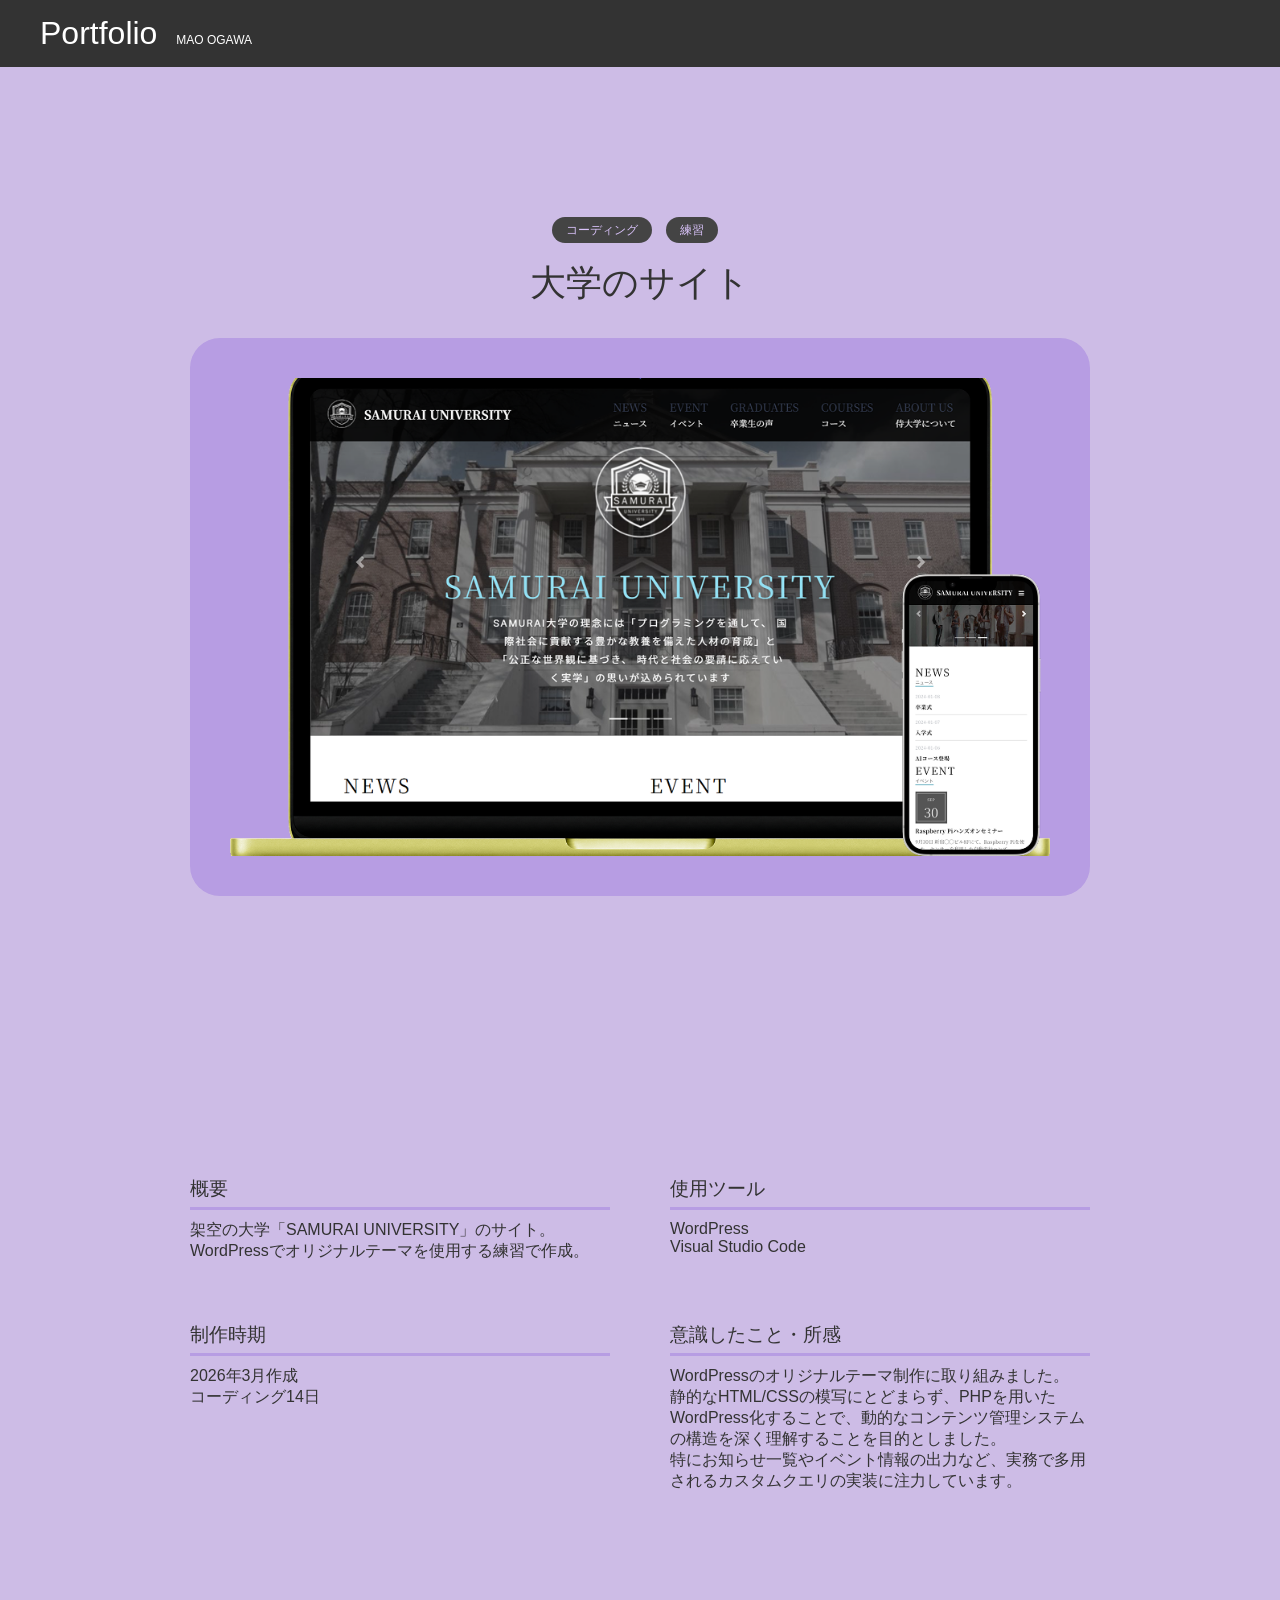
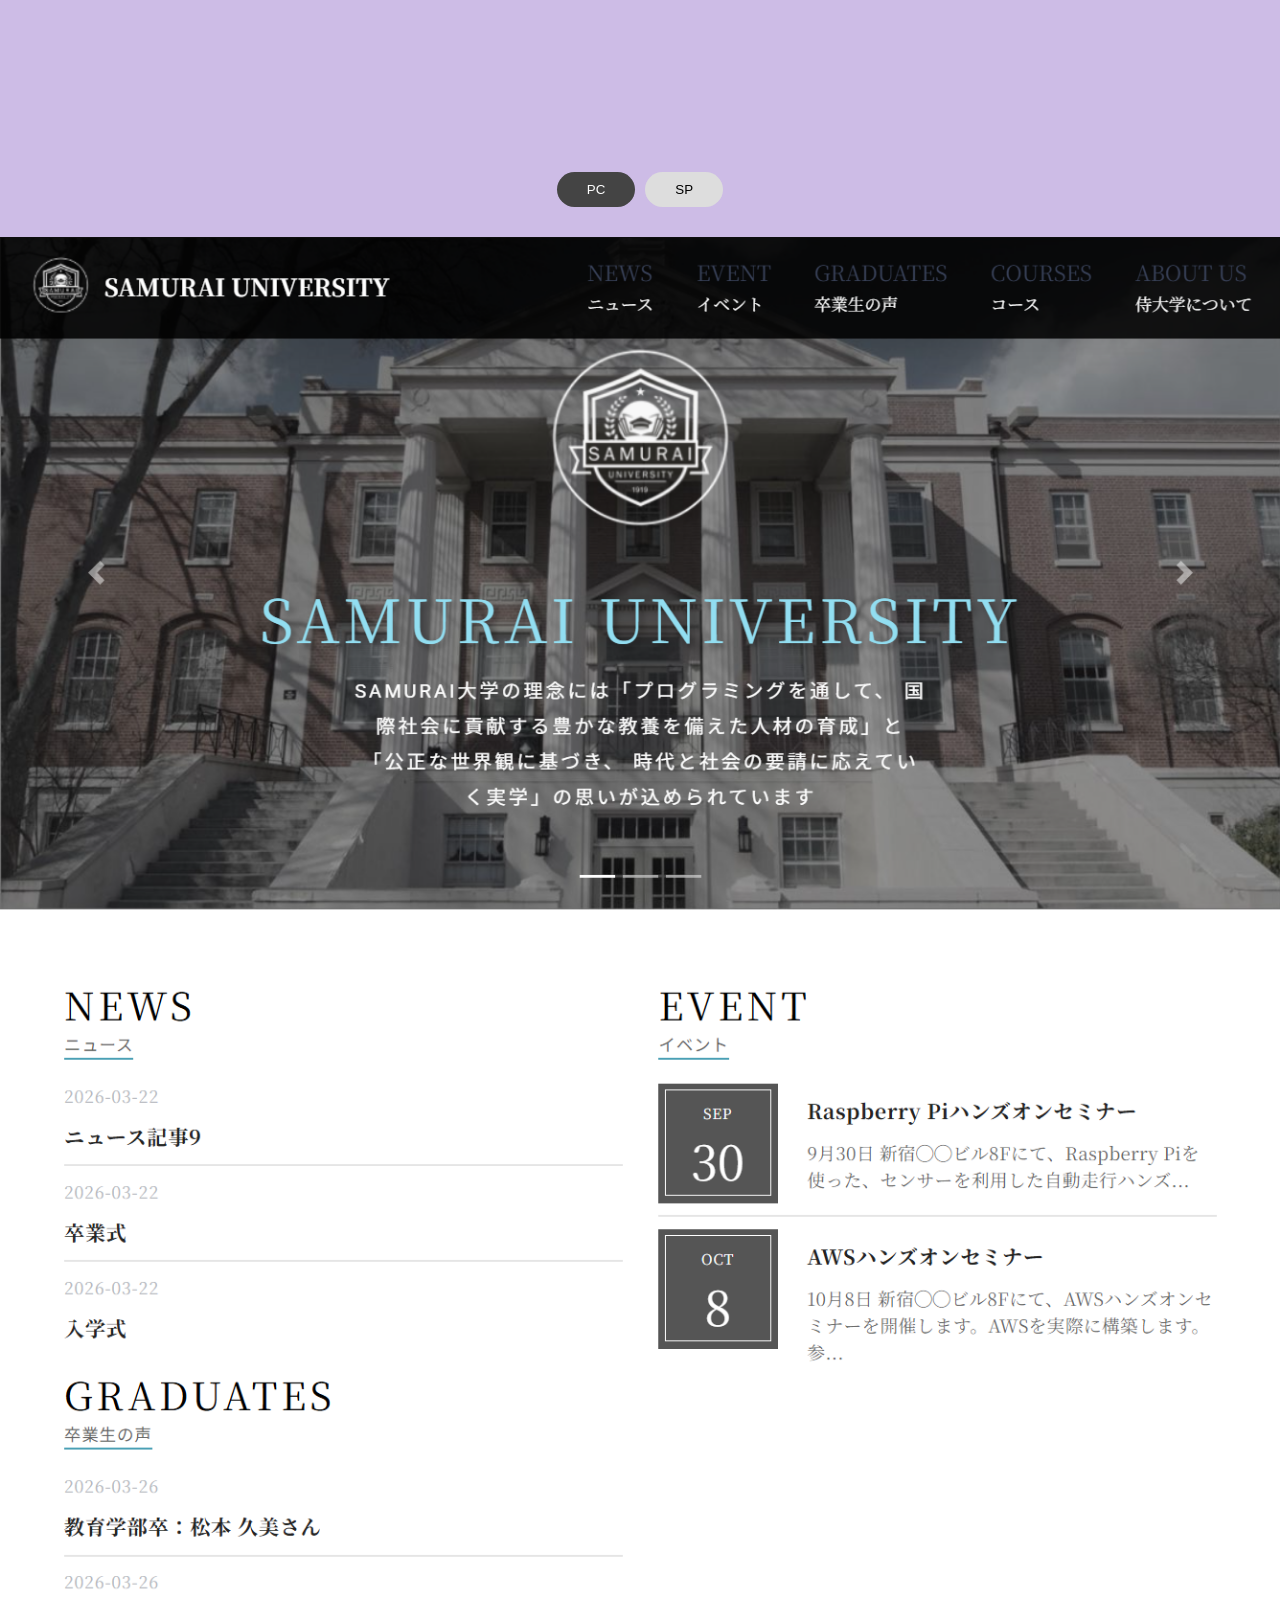
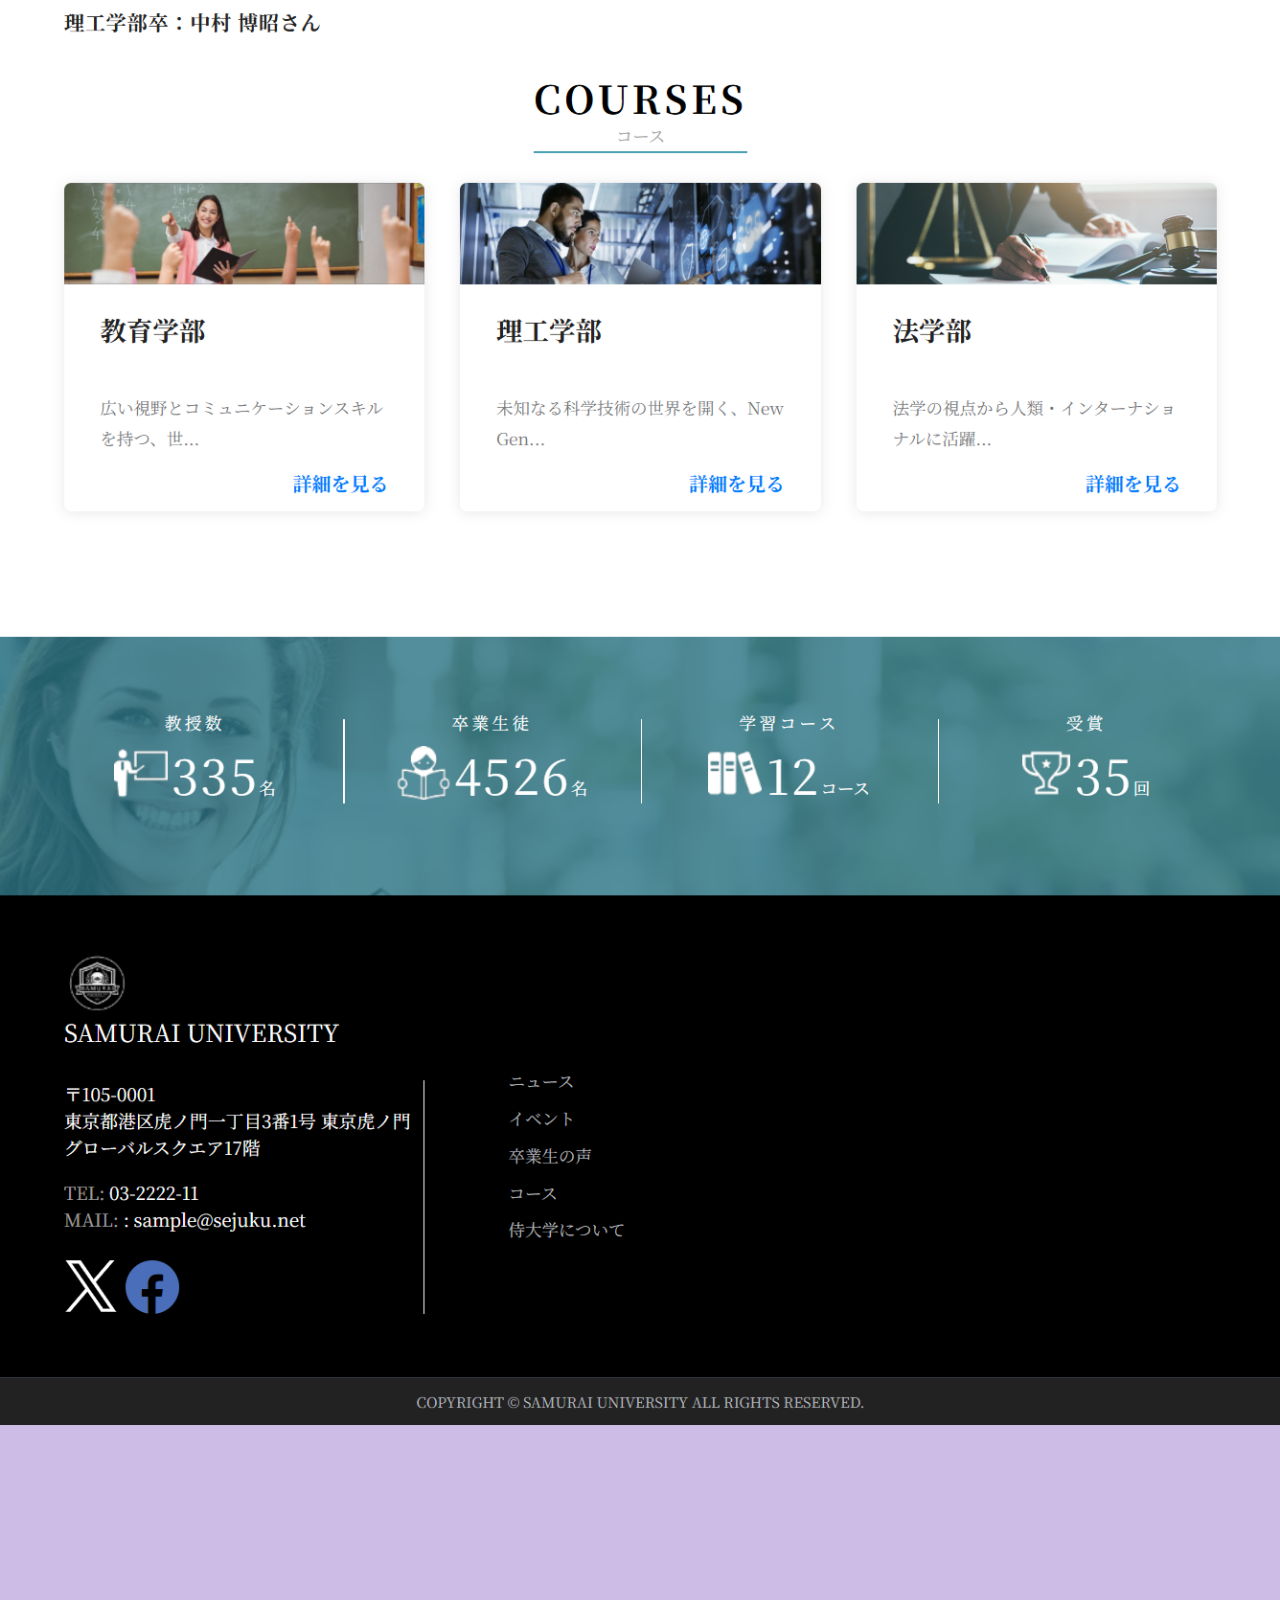
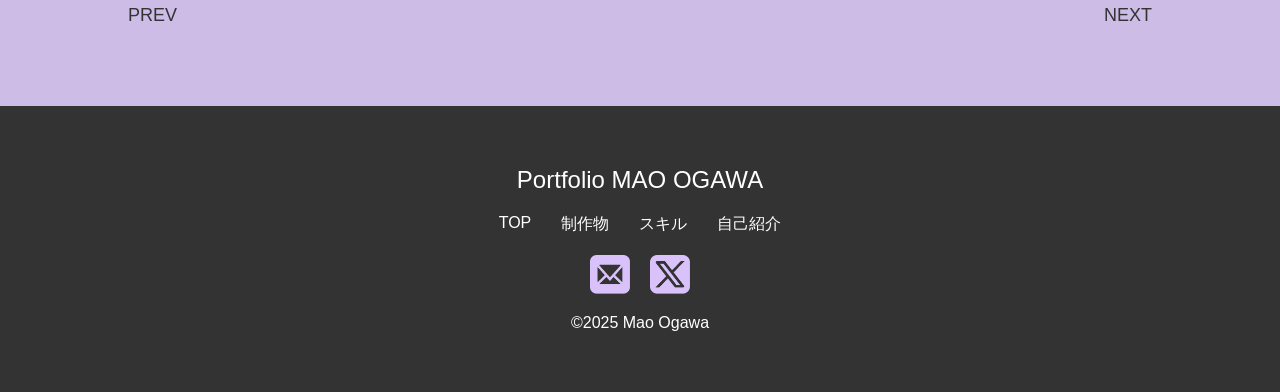
==== work1.html @ 5db81b00 "Add files via upload" ====
<!DOCTYPE html>
<html lang="ja">

<head>

  <meta charset="UTF-8">
  <meta name="viewport" content="width=device-width, initial-scale=1.0">

  <title>大学のサイト | Portfolio</title>

  <link rel="stylesheet" href="style.css">

</head>


<body>

  <header class="header">

    <div class="header-inner">

      <h1 class="logo">
        <a href="index.html">Portfolio <span>MAO OGAWA</span></a>
      </h1>

      <nav class="nav">

        <ul>

          <li><a href="index.html#top">TOP</a></li>
          <li><a href="index.html#works">制作物</a></li>
          <li><a href="index.html#skill">スキル</a></li>
          <li><a href="index.html#about">自己紹介</a></li>

        </ul>

      </nav>

    </div>

  </header>


  <main class="work-detail">


    <section class="work-mv fade">

      <div class="container">

        <div class="tag">

          <span>コーディング</span>
          <span>練習</span>

        </div>

        <h2>
          大学のサイト
        </h2>

        <p class="url">
        
        </p>


        <div class="mockup">

          <img src="img/work1-mock.png" alt="">

        </div>

      </div>

    </section>


    <section class="work-info fade">

      <div class="info-grid">

        <div>

          <h3>概要</h3>

          <p>
            架空の大学「SAMURAI UNIVERSITY」のサイト。
            WordPressでオリジナルテーマを使用する練習で作成。
          </p>

        </div>


        <div>

          <h3>使用ツール</h3>

          <p>WordPress</p>
          <p>Visual Studio Code</p>
          

        </div>


        <div>

          <h3>制作時期</h3>

          <p>2026年3月作成</p>
          <p>コーディング14日</p>
          

        </div>


        <div>

          <h3>意識したこと・所感</h3>

          <p>WordPressのオリジナルテーマ制作に取り組みました。</p>
          <p>静的なHTML/CSSの模写にとどまらず、PHPを用いたWordPress化することで、動的なコンテンツ管理システムの構造を深く理解することを目的としました。</p>
          <p>特にお知らせ一覧やイベント情報の出力など、実務で多用されるカスタムクエリの実装に注力しています。</p>
          
        </div>

      </div>

    </section>



    <section class="work-preview fade">


      <div class="preview-switch">

        <button class="active" data-tab="pc">PC</button>
        <button data-tab="sp">SP</button>

      </div>


      <div class="preview pc active">

        <img src="img/work1-pc.png" alt="">

      </div>


      <div class="preview sp">

        <img src="img/work1-sp.png" alt="">

      </div>

    </section>



    <section class="work-nav">

      <a href="index.html" class="prev">

        <span>PREV</span>

      </a>


      <a href="work2.html" class="next">

        <span>NEXT</span>

      </a>

    </section>


  </main>



 <footer class="footer">

<h2>Portfolio <span>MAO OGAWA</span></h2>

<div class="footer-nav">
<a href="index.html">TOP</a>
<a href="#works">制作物</a>
<a href="#skill">スキル</a>
<a href="#about">自己紹介</a>
</div>

<div class="sns">

<a href="mailto:mao.stream1990@gmail.com"><img src="/img/mail.png"></a>
<a href="https://x.com/@Nemuriao02" target="_blank" rel="noopener noreferrer"><img src="/img/x.png"></a>

</div>

<p class="copy">©2025 Mao Ogawa</p>

</footer>


<script src="script.js"></script>

</body>
</html>
---- style.css ----
*{
margin:0;
padding:0;
box-sizing:border-box;
font-family: "Noto Sans JP", sans-serif;
font-weight: 500;
}

body {
  background-color: #e6dcf4;
  color: #333;
  position: relative;
  /* body自体に高さがないと背景が消えることがあるため追加 */
  min-height: 100vh; 
}

.works, .skill, .about {
  background-color: transparent !important;
}

img{
width:100%;
display:block;
}

a{
text-decoration:none;
color:inherit;
}

#contents-wrapper {
  background-image: linear-gradient(
      rgba(217, 204, 249, 0.8), 
      rgba(217, 204, 249, 0.8)
    ),
    url("img/flower.png");

  background-repeat: repeat;
  background-size: 600px; /* ここの数字で花の大きさを調節できます */
  width: 100%;
}

/* header */

.header{
background:#333;
color:white;
position:fixed;
width:100%;
z-index:100;
}

.header-inner{
display:flex;
justify-content:space-between;
align-items:center;
padding:15px 40px;
}

.logo span{
font-size:12px;
margin-left:10px;
}

.nav {
  margin-left: auto;
}

.nav ul{
display:flex;
gap:30px;
list-style:none;
}


/* MV */

.mv {
    width: 100%;
    height: 100vh; /* 画面いっぱいの高さ */
    position: relative;
    overflow: hidden;
    margin: 0;
    padding: 0;
}

/* 画像の入れ物を画面いっぱいに固定 */
.mv-img,
.mv-img picture {
    width: 100%;
    height: 100%;
    display: block;
}

/* 画像自体の設定：これでPCもSPも中央に大きく表示されます */
.mv-img img {
    width: 100%;
    height: 100%;
    object-fit: cover;     /* 比率を保って隙間なく埋める */
    object-position: center; /* ど真ん中を基準にする */
    display: block;
}

/* section */

section{
padding:100px 0;
text-align: center;
}

.section-title{
text-align:center;
font-size:32px;
margin-bottom:50px;
border-bottom: 3px solid #b79de3; /* 線の太さ、種類、色（モックアップの背景色に合わせました） */
    padding-bottom: 5px;             /* 文字と線の間の余白 */
    margin-bottom: 15px;             /* 線と下の文章との間の余白 */
    display: inline-block;
}

/* works */

.works-grid{
width:90%;
margin:auto;
display:grid;
grid-template-columns:repeat(3,1fr);
gap:30px;
}

.work-card {
  background: linear-gradient(to bottom, #D1B1FF, #A28DBF);
  border: none; 
  border-radius: 25px; 
  padding: 20px;
  text-align: center;
  transition: .3s;
}

.work-card:hover{
transform:translateY(-10px);
box-shadow:0 10px 25px rgba(0,0,0,0.15);
}

.work-categories{
 display: flex;
 justify-content: center;
 gap: 10px;
 margin-bottom: 10px;
}

.work-categories span {
  background-color: #333333;
  color: #D9C2F9;
  font-size: 12px;
  padding: 4px 12px;
  border-radius: 20px;
  font-weight: bold;
}

/* 制作物カード内の画像の設定 */
.work-card img {
  width: 100%;          
  height: 200px;        
  object-fit: contain;   
  background-color: transparent; 
  margin-bottom: 15px;  
}

/* カード全体：背景を薄紫にして角を丸める */
.work-card {
    background-color: #D9C2F9; /* 今使っている背景色 */
    border-radius: 20px;
    overflow: hidden; /* これがないと下の白ボックスが角からはみ出します */
    display: flex;
    flex-direction: column;
}

/* 画像の設定：余白を作って紫部分を見せる */
.work-card img {
    width: 100%;
    height: 200px;
    object-fit: contain;
    padding: 20px 20px 10px; /* 上・左右・下に余白 */
    margin-bottom: 0;
}

/* 【重要】新しく作った白いボックスの設定 */
.work-body {
    background-color: #F5F5F7; /* 白っぽい色 */
    padding: 20px;
    text-align: center;
    flex-grow: 1; /* カードの高さを揃える */
    display: flex;
    flex-direction: column;
    align-items: center;
}

/* 詳細ボタンの微調整（背景が白になるので枠線や色を調整） */
.detail-btn {
    display: inline-block;
    margin-top: 15px;
    padding: 5px 30px;
    border: 1px solid #ccc; /* 枠線を少しグレーに */
    color: #333;
    text-decoration: none;
    font-size: 14px;
}

/* （おまけ）マウスを乗せた時の動き */
.detail-btn:hover {
  background-color: white; 
  color: #A28DBF;          
}

/* works1以降 */

.work-detail{

background:#cdbce6;
padding-top:120px;

}

.container{

width:900px;
margin:auto;

}


.tag span{

background:#444;
color:#D9C2F9;
padding:6px 14px;
border-radius:20px;
margin-right:10px;
font-size:12px;

}


.work-mv h2{

font-size:36px;
margin-top:20px;

}

/* 制作詳細の見出しに下線を引く */
.work-detail h3 {
    border-bottom: 3px solid #b79de3; /* 線の太さ、種類、色（モックアップの背景色に合わせました） */
    padding-bottom: 5px;             /* 文字と線の間の余白 */
    margin-bottom: 15px;             /* 線と下の文章との間の余白 */
    
    
}

/* 見出し（h3）と本文（p）をまとめて左寄せにする */
.work-detail h3,
.work-detail p {
  text-align: left;
  margin-left: auto;
  margin-right: auto;
  max-width: 600px; /* ★ここを調整して、コンテンツ全体の幅を決めます */
}

/* 見出しと本文の間に少し隙間を作る */
.work-detail h3 {
  margin-bottom: 10px;
}
.url{

margin-bottom:30px;
color:#555;

}


.mockup{

background:#b79de3;
padding:40px;
border-radius:30px;
margin-top:30px;

}


.mockup img{

width:100%;

}



/* info */

.work-info{

margin-top:80px;

}

.info-grid{

display:grid;
grid-template-columns:repeat(2,1fr);
gap:60px;
width:900px;
margin:auto;

}

.info-grid h3{

margin-bottom:10px;

}



/* preview */

.work-preview{

margin-top:80px;
text-align:center;

}

.preview-switch{

margin-bottom:30px;

}

.preview-switch button{

padding:10px 30px;
border:none;
background:#ddd;
cursor:pointer;
border-radius:20px;

}

.preview-switch button.active{

background:#444;
color:white;

}

.preview{

display:none;

}

.preview.active{

display:block;
animation:fade .5s;

}

.preview img{

width:100%;
max-width:900px;

}



/* nav */

.work-nav{

display:flex;
justify-content:space-between;
padding:80px 10%;

}

.work-nav a{

display:flex;
align-items:center;
gap:10px;
font-size:18px;
transition:.3s;

}

.work-nav a:hover{

transform:translateX(5px);

}



/* animation */

.fade{

opacity:0;
transform:translateY(40px);
transition:1s;

}

.fade.show{

opacity:1;
transform:none;

}



@media(max-width:768px){

.container{

width:90%;

}

.info-grid{

grid-template-columns:1fr;
width:90%;

}

.work-nav{

padding:80px 30px;

}

}

/* skill */

.skill-grid{
width:80%;
margin:auto;
display:grid;
grid-template-columns:repeat(2,1fr);
gap:30px;
}

.skill-card{
background:white;
padding:25px;
border-radius:15px;
}

/* about */

.about-inner {
    display: flex;
    flex-direction: column; /* 横並びから縦並びに変更 */
    align-items: center;    /* 子要素（画像とテキスト）を中央に揃える */
    gap: 40px;
    width: 100%;            /* 幅いっぱいに広げて中央配置しやすくする */
    max-width: 800px;       /* 広がりすぎないよう制限 */
    margin: 0 auto;         /* 画面中央に配置 */
}

.about-inner img {
    width: 250px;
    border-radius: 20px;
}

.about-text {
    background-color: rgba(255, 255, 255, 0.7);
    padding: 30px;
    border-radius: 20px;
    text-align: center;       
}

.about-text h3 {
    margin-bottom: 15px;
    font-size: 1.5rem;
}

.about-text h3 span {
    font-size: 0.6em;       
    font-weight: normal;    
    margin-left: 10px;              
}

/* footer */

.footer{
background:#333;
color:white;
text-align:center;
padding:60px 20px;
}

.footer-nav{
margin:20px 0;
display:flex;
justify-content:center;
gap:30px;
}

.sns{
margin:20px 0;
display:flex;
justify-content:center;
gap:20px;
}

.sns img{
width:40px;
}

/* fadein */

.fadein{
opacity:0;
transform:translateY(30px);
transition:1s;
}

.fadein.show{
opacity:1;
transform:none;
}


/* SP */
@media screen and (max-width: 768px) {
    .mv {
        height: 100vh; /* スマホでもしっかり高さを出す */
    }
}

.mv-inner{
flex-direction:column;
align-items:center;
text-align:center;
}

.mv-text h2{
font-size:42px;
line-height:1.2;
}

.mv-img img{
width:80%;
max-width:300px;
height:auto;
}


.nav{
display:none;
position:absolute;
top:60px;
right:0;
background:#333;
width:200px;
padding:20px;
}

.nav ul{
flex-direction:column;
}

.nav.active{
display:block;
}

.hamburger{
display:flex;
flex-direction:column;
gap:6px;
cursor:pointer;
}

.hamburger span{
width:25px;
height:3px;
background:white;
}

.mv-inner{
flex-direction:column;
gap:40px;
}

.mv-text h2{
font-size:50px;
}

.works-grid{
grid-template-columns:1fr;
}

.skill-grid{
grid-template-columns:1fr;
}

.about-inner{
flex-direction:column;
}



/* PC/SPボタンと画像を囲むセクションを真ん中に寄せる */
.work-preview {
    display: flex;
    flex-direction: column;
    align-items: center;
    text-align: center;
    width: 100%;
}

/* ボタンの横並びを維持しつつ、上下に余白を作る */
.preview-switch {
    display: flex;
    justify-content: center;
    gap: 10px; /* ボタン同士の間隔 */
    margin-bottom: 30px; /* 画像との間の余白 */
}

/* 画像自体の横幅を調整（必要に応じて） */
.preview img {
    max-width: 100%;
    height: auto;
}
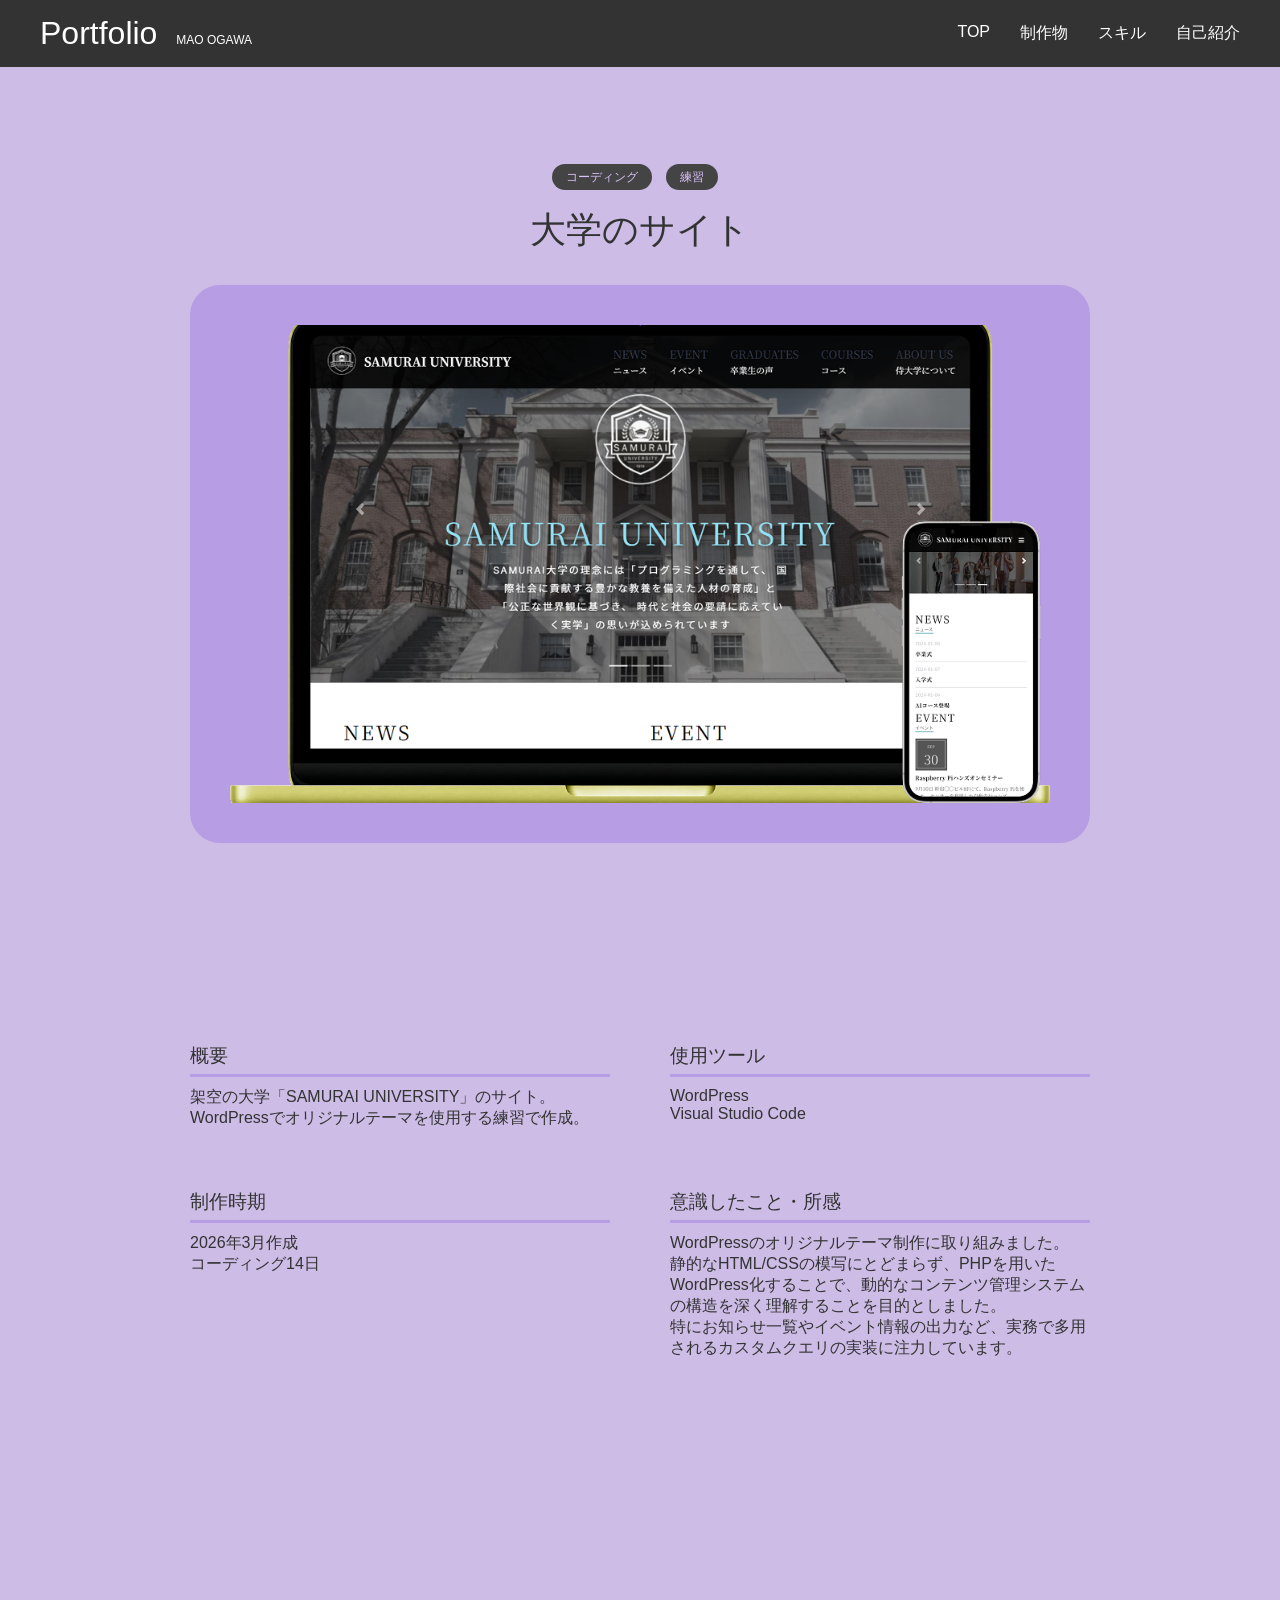
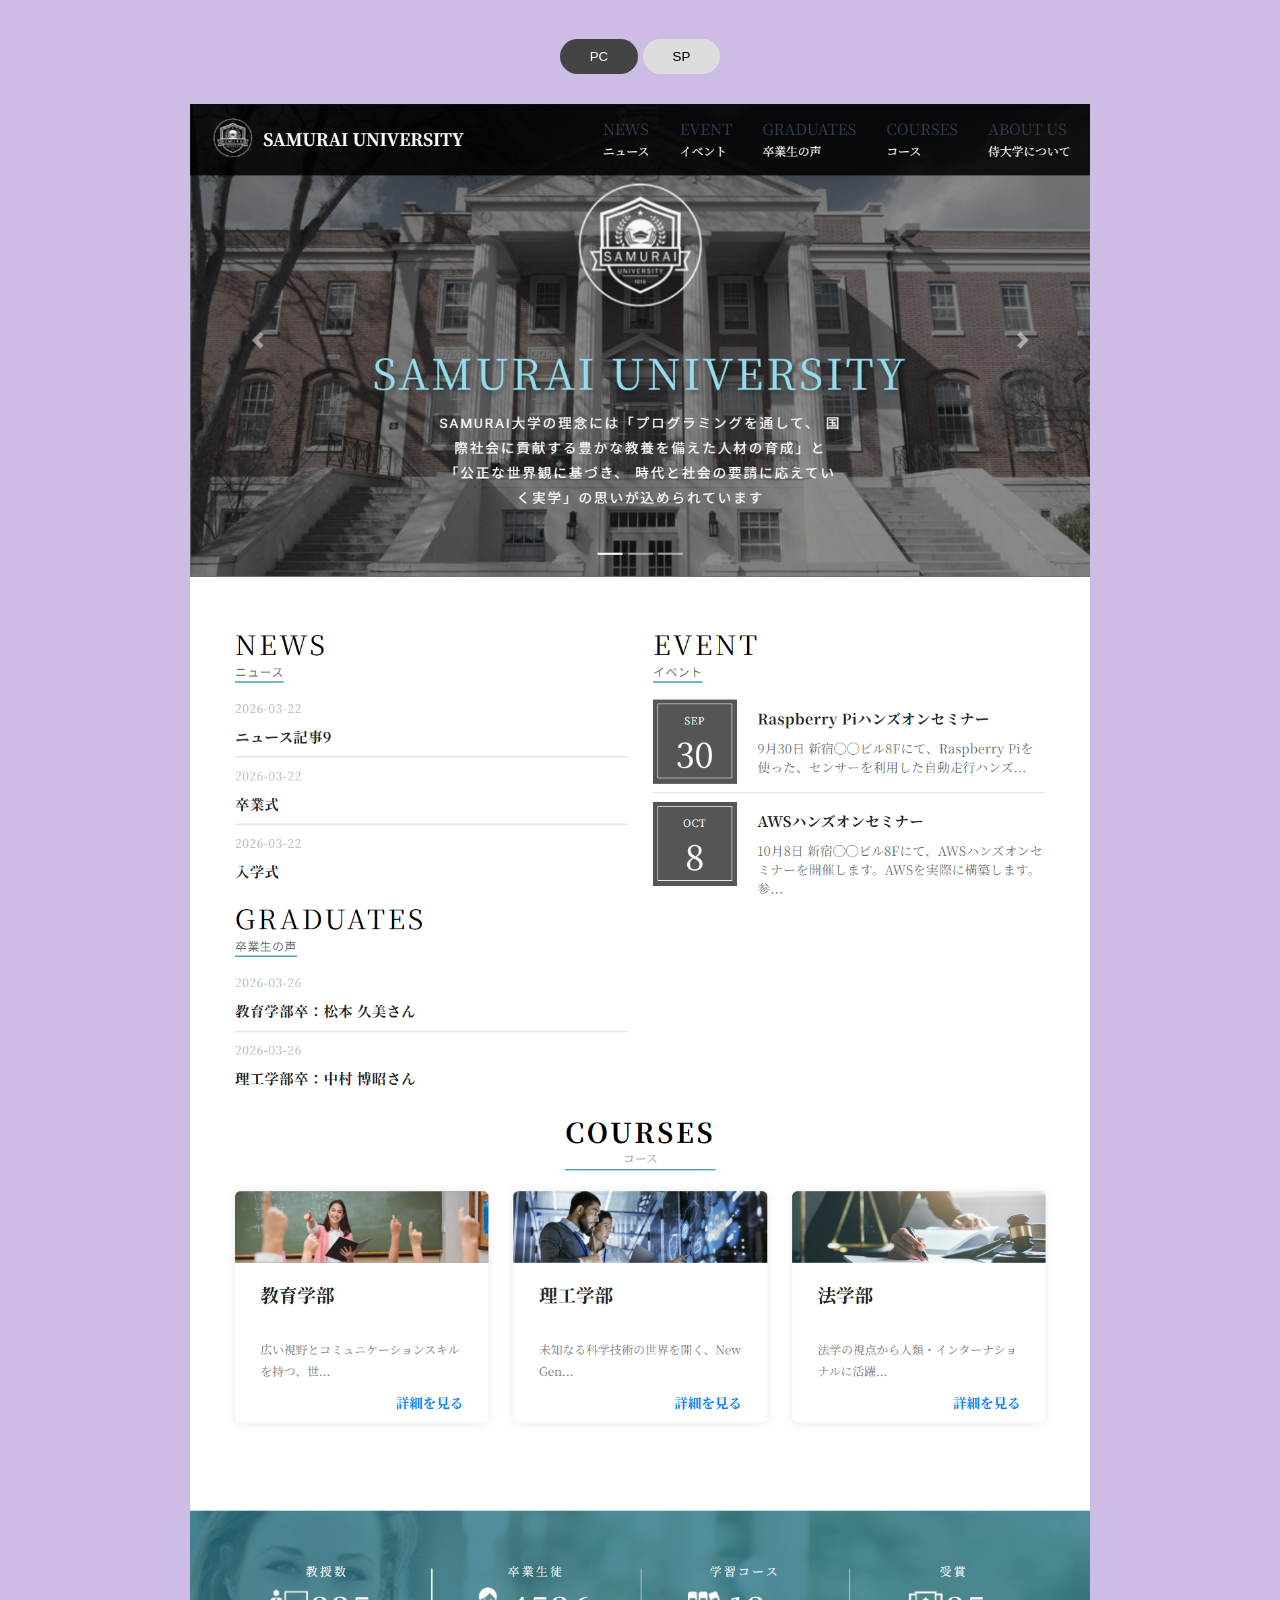
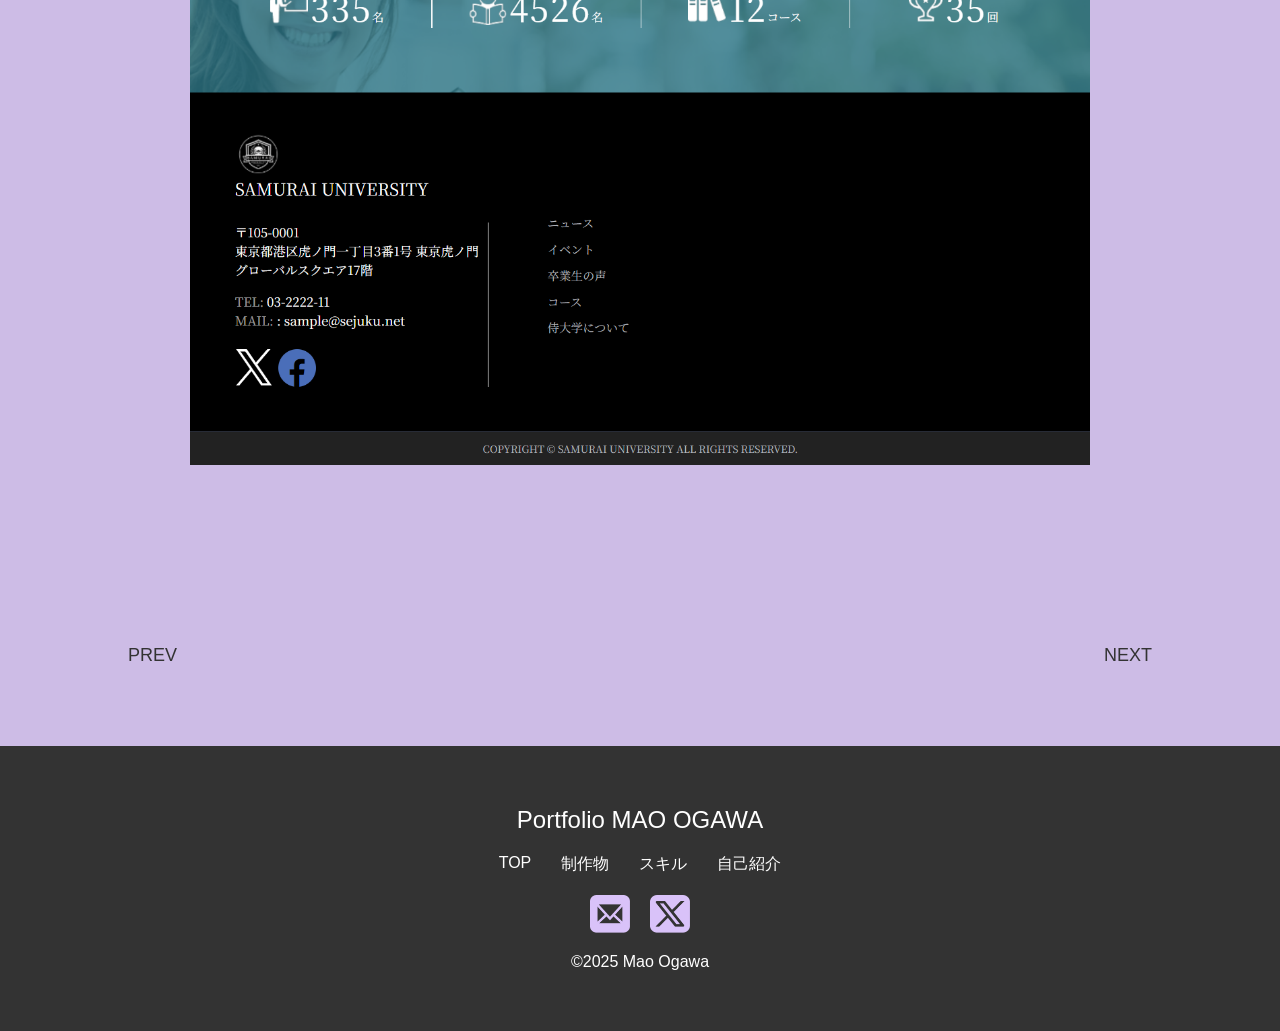
==== commit 4b2e8707: "Add files via upload" ====
--- a/work1.html
+++ b/work1.html
@@ -23,20 +23,25 @@
         <a href="index.html">Portfolio <span>MAO OGAWA</span></a>
       </h1>
 
-      <nav class="nav">
-
+      <nav class="nav" id="js-nav">
         <ul>
-
           <li><a href="index.html#top">TOP</a></li>
           <li><a href="index.html#works">制作物</a></li>
           <li><a href="index.html#skill">スキル</a></li>
           <li><a href="index.html#about">自己紹介</a></li>
-
         </ul>
-
       </nav>
 
+      <div class="hamburger" id="js-hamburger">
+        <span></span>
+        <span></span>
+        <span></span>
+      </div>
     </div>
+  </header>
+  </nav>
+
+  </div>
 
   </header>
 
@@ -60,7 +65,7 @@
         </h2>
 
         <p class="url">
-        
+
         </p>
 
 
@@ -97,7 +102,7 @@
 
           <p>WordPress</p>
           <p>Visual Studio Code</p>
-          
+
 
         </div>
 
@@ -108,7 +113,7 @@
 
           <p>2026年3月作成</p>
           <p>コーディング14日</p>
-          
+
 
         </div>
 
@@ -120,7 +125,7 @@
           <p>WordPressのオリジナルテーマ制作に取り組みました。</p>
           <p>静的なHTML/CSSの模写にとどまらず、PHPを用いたWordPress化することで、動的なコンテンツ管理システムの構造を深く理解することを目的としました。</p>
           <p>特にお知らせ一覧やイベント情報の出力など、実務で多用されるカスタムクエリの実装に注力しています。</p>
-          
+
         </div>
 
       </div>
@@ -179,30 +184,31 @@
 
 
 
- <footer class="footer">
-
-<h2>Portfolio <span>MAO OGAWA</span></h2>
-
-<div class="footer-nav">
-<a href="index.html">TOP</a>
-<a href="#works">制作物</a>
-<a href="#skill">スキル</a>
-<a href="#about">自己紹介</a>
-</div>
-
-<div class="sns">
-
-<a href="mailto:mao.stream1990@gmail.com"><img src="/img/mail.png"></a>
-<a href="https://x.com/@Nemuriao02" target="_blank" rel="noopener noreferrer"><img src="/img/x.png"></a>
-
-</div>
-
-<p class="copy">©2025 Mao Ogawa</p>
-
-</footer>
-
-
-<script src="script.js"></script>
+  <footer class="footer">
+
+    <h2>Portfolio <span>MAO OGAWA</span></h2>
+
+    <div class="footer-nav">
+      <a href="index.html">TOP</a>
+      <a href="index.html#works">制作物</a>
+      <a href="index.html#skill">スキル</a>
+      <a href="index.html#about">自己紹介</a>
+    </div>
+
+    <div class="sns">
+
+      <a href="mailto:mao.stream1990@gmail.com"><img src="/img/mail.png"></a>
+      <a href="https://x.com/@Nemuriao02" target="_blank" rel="noopener noreferrer"><img src="/img/x.png"></a>
+
+    </div>
+
+    <p class="copy">©2025 Mao Ogawa</p>
+
+  </footer>
+
+
+  <script src="script.js"></script>
 
 </body>
-</html> +
+</html>
--- a/style.css
+++ b/style.css
@@ -1,75 +1,74 @@
-*{
-margin:0;
-padding:0;
-box-sizing:border-box;
-font-family: "Noto Sans JP", sans-serif;
-font-weight: 500;
+* {
+    margin: 0;
+    padding: 0;
+    box-sizing: border-box;
+    font-family: "Noto Sans JP", sans-serif;
+    font-weight: 500;
 }
 
 body {
-  background-color: #e6dcf4;
-  color: #333;
-  position: relative;
-  /* body自体に高さがないと背景が消えることがあるため追加 */
-  min-height: 100vh; 
-}
-
-.works, .skill, .about {
-  background-color: transparent !important;
-}
-
-img{
-width:100%;
-display:block;
-}
-
-a{
-text-decoration:none;
-color:inherit;
+    background-color: #e6dcf4;
+    color: #333;
+    position: relative;
+    /* body自体に高さがないと背景が消えることがあるため追加 */
+}
+
+.works,
+.skill,
+.about {
+    background-color: transparent !important;
+}
+
+img {
+    width: 100%;
+    display: block;
+}
+
+a {
+    text-decoration: none;
+    color: inherit;
 }
 
 #contents-wrapper {
-  background-image: linear-gradient(
-      rgba(217, 204, 249, 0.8), 
-      rgba(217, 204, 249, 0.8)
-    ),
-    url("img/flower.png");
-
-  background-repeat: repeat;
-  background-size: 600px; /* ここの数字で花の大きさを調節できます */
-  width: 100%;
+    background-image: linear-gradient(rgba(217, 204, 249, 0.8),
+            rgba(217, 204, 249, 0.8)),
+        url("img/flower.png");
+
+    background-repeat: repeat;
+    background-size: 600px;
+    /* ここの数字で花の大きさを調節できます */
+    width: 100%;
 }
 
 /* header */
 
-.header{
-background:#333;
-color:white;
-position:fixed;
-width:100%;
-z-index:100;
-}
-
-.header-inner{
-display:flex;
-justify-content:space-between;
-align-items:center;
-padding:15px 40px;
-}
-
-.logo span{
-font-size:12px;
-margin-left:10px;
+.header {
+    background: #333;
+    color: white;
+    width: 100%;
+    z-index: 100;
+}
+
+.header-inner {
+    display: flex;
+    justify-content: space-between;
+    align-items: center;
+    padding: 15px 40px;
+}
+
+.logo span {
+    font-size: 12px;
+    margin-left: 10px;
 }
 
 .nav {
-  margin-left: auto;
-}
-
-.nav ul{
-display:flex;
-gap:30px;
-list-style:none;
+    margin-left: auto;
+}
+
+.nav ul {
+    display: flex;
+    gap: 30px;
+    list-style: none;
 }
 
 
@@ -77,18 +76,25 @@
 
 .mv {
     width: 100%;
-    height: 100vh; /* 画面いっぱいの高さ */
+    height: auto;
     position: relative;
     overflow: hidden;
     margin: 0;
     padding: 0;
-}
-
-/* 画像の入れ物を画面いっぱいに固定 */
-.mv-img,
-.mv-img picture {
+    /* padding-top があれば 0 に戻すか削除 */
+}
+
+/* 画像自体の設定を修正 */
+.mv-img img {
     width: 100%;
     height: 100%;
+    object-fit: cover;
+
+    /* --- ここを修正 --- */
+    /* center から 50% 60% に変更（数字を大きくするほど画像が下に下がります） */
+    object-position: 50% 60%;
+    /* ------------------ */
+
     display: block;
 }
 
@@ -96,82 +102,89 @@
 .mv-img img {
     width: 100%;
     height: 100%;
-    object-fit: cover;     /* 比率を保って隙間なく埋める */
-    object-position: center; /* ど真ん中を基準にする */
+    object-fit: cover;
+    /* 比率を保って隙間なく埋める */
+    object-position: center;
+    /* ど真ん中を基準にする */
     display: block;
 }
 
 /* section */
 
-section{
-padding:100px 0;
-text-align: center;
-}
-
-.section-title{
-text-align:center;
-font-size:32px;
-margin-bottom:50px;
-border-bottom: 3px solid #b79de3; /* 線の太さ、種類、色（モックアップの背景色に合わせました） */
-    padding-bottom: 5px;             /* 文字と線の間の余白 */
-    margin-bottom: 15px;             /* 線と下の文章との間の余白 */
+section {
+    padding: 100px 0;
+    text-align: center;
+}
+
+.section-title {
+    text-align: center;
+    font-size: 32px;
+    margin-bottom: 50px;
+    border-bottom: 3px solid #b79de3;
+    /* 線の太さ、種類、色（モックアップの背景色に合わせました） */
+    padding-bottom: 5px;
+    /* 文字と線の間の余白 */
+    margin-bottom: 15px;
+    /* 線と下の文章との間の余白 */
     display: inline-block;
 }
 
 /* works */
 
-.works-grid{
-width:90%;
-margin:auto;
-display:grid;
-grid-template-columns:repeat(3,1fr);
-gap:30px;
+.works-grid {
+    width: 90%;
+    margin: auto;
+    display: grid;
+    grid-template-columns: repeat(3, 1fr);
+    gap: 30px;
 }
 
 .work-card {
-  background: linear-gradient(to bottom, #D1B1FF, #A28DBF);
-  border: none; 
-  border-radius: 25px; 
-  padding: 20px;
-  text-align: center;
-  transition: .3s;
-}
-
-.work-card:hover{
-transform:translateY(-10px);
-box-shadow:0 10px 25px rgba(0,0,0,0.15);
-}
-
-.work-categories{
- display: flex;
- justify-content: center;
- gap: 10px;
- margin-bottom: 10px;
+    background: linear-gradient(to bottom, #D1B1FF, #A28DBF);
+    border: none;
+    border-radius: 25px;
+    padding: 20px;
+    text-align: center;
+    transition: .3s;
+}
+
+.work-card:hover {
+    transform: translateY(-10px);
+    box-shadow: 0 10px 25px rgba(0, 0, 0, 0.15);
+}
+
+.work-categories {
+    display: flex;
+    justify-content: center;
+    gap: 10px;
+    margin-bottom: 10px;
 }
 
 .work-categories span {
-  background-color: #333333;
-  color: #D9C2F9;
-  font-size: 12px;
-  padding: 4px 12px;
-  border-radius: 20px;
-  font-weight: bold;
+    background-color: #333333;
+    color: #D9C2F9;
+    font-size: 12px;
+    padding: 4px 12px;
+    border-radius: 20px;
+    font-weight: bold;
 }
 
 /* 制作物カード内の画像の設定 */
 .work-card img {
-  width: 100%;          
-  height: 200px;        
-  object-fit: contain;   
-  background-color: transparent; 
-  margin-bottom: 15px;  
+    width: 100%;
+    height: 200px;
+    object-fit: contain;
+    background-color: transparent;
+    margin-bottom: 15px;
 }
 
 /* カード全体：背景を薄紫にして角を丸める */
 .work-card {
-    background-color: #D9C2F9; /* 今使っている背景色 */
+    background-color: #D9C2F9;
+    /* 今使っている背景色 */
     border-radius: 20px;
-    overflow: hidden; /* これがないと下の白ボックスが角からはみ出します */
+    overflow: hidden;
+    /* これがないと下の白ボックスが角からはみ出します */
     display: flex;
     flex-direction: column;
 }
@@ -181,16 +194,19 @@
     width: 100%;
     height: 200px;
     object-fit: contain;
-    padding: 20px 20px 10px; /* 上・左右・下に余白 */
+    padding: 20px 20px 10px;
+    /* 上・左右・下に余白 */
     margin-bottom: 0;
 }
 
 /* 【重要】新しく作った白いボックスの設定 */
 .work-body {
-    background-color: #F5F5F7; /* 白っぽい色 */
+    background-color: #F5F5F7;
+    /* 白っぽい色 */
     padding: 20px;
     text-align: center;
-    flex-grow: 1; /* カードの高さを揃える */
+    flex-grow: 1;
+    /* カードの高さを揃える */
     display: flex;
     flex-direction: column;
     align-items: center;
@@ -201,7 +217,8 @@
     display: inline-block;
     margin-top: 15px;
     padding: 5px 30px;
-    border: 1px solid #ccc; /* 枠線を少しグレーに */
+    border: 1px solid #ccc;
+    /* 枠線を少しグレーに */
     color: #333;
     text-decoration: none;
     font-size: 14px;
@@ -209,89 +226,94 @@
 
 /* （おまけ）マウスを乗せた時の動き */
 .detail-btn:hover {
-  background-color: white; 
-  color: #A28DBF;          
+    background-color: white;
+    color: #A28DBF;
 }
 
 /* works1以降 */
 
-.work-detail{
-
-background:#cdbce6;
-padding-top:120px;
-
-}
-
-.container{
-
-width:900px;
-margin:auto;
-
-}
-
-
-.tag span{
-
-background:#444;
-color:#D9C2F9;
-padding:6px 14px;
-border-radius:20px;
-margin-right:10px;
-font-size:12px;
-
-}
-
-
-.work-mv h2{
-
-font-size:36px;
-margin-top:20px;
+.work-detail {
+
+    background: #cdbce6;
+    padding-top: 0vw;
+
+}
+
+.container {
+
+    width: 900px;
+    margin: auto;
+
+}
+
+
+.tag span {
+
+    background: #444;
+    color: #D9C2F9;
+    padding: 6px 14px;
+    border-radius: 20px;
+    margin-right: 10px;
+    font-size: 12px;
+
+}
+
+
+.work-mv h2 {
+
+    font-size: 36px;
+    margin-top: 20px;
 
 }
 
 /* 制作詳細の見出しに下線を引く */
 .work-detail h3 {
-    border-bottom: 3px solid #b79de3; /* 線の太さ、種類、色（モックアップの背景色に合わせました） */
-    padding-bottom: 5px;             /* 文字と線の間の余白 */
-    margin-bottom: 15px;             /* 線と下の文章との間の余白 */
-    
-    
+    border-bottom: 3px solid #b79de3;
+    /* 線の太さ、種類、色（モックアップの背景色に合わせました） */
+    padding-bottom: 5px;
+    /* 文字と線の間の余白 */
+    margin-bottom: 15px;
+    /* 線と下の文章との間の余白 */
+
+
 }
 
 /* 見出し（h3）と本文（p）をまとめて左寄せにする */
 .work-detail h3,
 .work-detail p {
-  text-align: left;
-  margin-left: auto;
-  margin-right: auto;
-  max-width: 600px; /* ★ここを調整して、コンテンツ全体の幅を決めます */
+    text-align: left;
+    margin-left: auto;
+    margin-right: auto;
+    max-width: 600px;
+    /* ★ここを調整して、コンテンツ全体の幅を決めます */
 }
 
 /* 見出しと本文の間に少し隙間を作る */
 .work-detail h3 {
-  margin-bottom: 10px;
-}
-.url{
-
-margin-bottom:30px;
-color:#555;
-
-}
-
-
-.mockup{
-
-background:#b79de3;
-padding:40px;
-border-radius:30px;
-margin-top:30px;
-
-}
-
-
-.mockup img{
-
-width:100%;
+    margin-bottom: 10px;
+}
+
+.url {
+
+    margin-bottom: 30px;
+    color: #555;
+
+}
+
+
+.mockup {
+
+    background: #b79de3;
+    padding: 40px;
+    border-radius: 30px;
+    margin-top: 30px;
+
+}
+
+
+.mockup img {
+
+    width: 100%;
 
 }
 
@@ -299,25 +321,25 @@
 
 /* info */
 
-.work-info{
-
-margin-top:80px;
-
-}
-
-.info-grid{
-
-display:grid;
-grid-template-columns:repeat(2,1fr);
-gap:60px;
-width:900px;
-margin:auto;
-
-}
-
-.info-grid h3{
-
-margin-bottom:10px;
+.work-info {
+
+    margin-top: 0vw;
+
+}
+
+.info-grid {
+
+    display: grid;
+    grid-template-columns: repeat(2, 1fr);
+    gap: 60px;
+    width: 900px;
+    margin: auto;
+
+}
+
+.info-grid h3 {
+
+    margin-bottom: 10px;
 
 }
 
@@ -325,53 +347,55 @@
 
 /* preview */
 
-.work-preview{
-
-margin-top:80px;
-text-align:center;
-
-}
-
-.preview-switch{
-
-margin-bottom:30px;
-
-}
-
-.preview-switch button{
-
-padding:10px 30px;
-border:none;
-background:#ddd;
-cursor:pointer;
-border-radius:20px;
-
-}
-
-.preview-switch button.active{
-
-background:#444;
-color:white;
-
-}
-
-.preview{
-
-display:none;
-
-}
-
-.preview.active{
-
-display:block;
-animation:fade .5s;
-
-}
-
-.preview img{
-
-width:100%;
-max-width:900px;
+.work-preview {
+
+    margin-top: 80px;
+    text-align: center;
+
+}
+
+.preview-switch {
+
+    margin-bottom: 30px;
+
+}
+
+.preview-switch button {
+
+    padding: 10px 30px;
+    border: none;
+    background: #ddd;
+    cursor: pointer;
+    border-radius: 20px;
+
+}
+
+.preview-switch button.active {
+
+    background: #444;
+    color: white;
+
+}
+
+.preview {
+
+    display: none;
+
+}
+
+.preview.active {
+
+    display: block;
+    animation: fade .5s;
+    width: fit-content;
+    margin: 0 auto;
+
+}
+
+.preview img {
+
+    width: 100%;
+    max-width: 900px;
 
 }
 
@@ -379,27 +403,27 @@
 
 /* nav */
 
-.work-nav{
-
-display:flex;
-justify-content:space-between;
-padding:80px 10%;
-
-}
-
-.work-nav a{
-
-display:flex;
-align-items:center;
-gap:10px;
-font-size:18px;
-transition:.3s;
-
-}
-
-.work-nav a:hover{
-
-transform:translateX(5px);
+.work-nav {
+
+    display: flex;
+    justify-content: space-between;
+    padding: 80px 10%;
+
+}
+
+.work-nav a {
+
+    display: flex;
+    align-items: center;
+    gap: 10px;
+    font-size: 18px;
+    transition: .3s;
+
+}
+
+.work-nav a:hover {
+
+    transform: translateX(5px);
 
 }
 
@@ -407,72 +431,125 @@
 
 /* animation */
 
-.fade{
-
-opacity:0;
-transform:translateY(40px);
-transition:1s;
-
-}
-
-.fade.show{
-
-opacity:1;
-transform:none;
-
-}
-
-
-
-@media(max-width:768px){
-
-.container{
-
-width:90%;
-
-}
-
-.info-grid{
-
-grid-template-columns:1fr;
-width:90%;
-
-}
-
-.work-nav{
-
-padding:80px 30px;
-
-}
-
+.fade {
+    opacity: 0;
+    transform: translateY(40px);
+    transition: 1s;
+}
+
+.fade.show {
+    opacity: 1;
+    transform: none;
+}
+
+/* --- 【重要】スマホ用設定（画面幅768px以下の時だけ適用） --- */
+@media screen and (max-width: 768px) {
+
+    /* コンテナ幅をスマホ用に */
+    .container,
+    .info-grid {
+        width: 90%;
+    }
+
+    /* 制作物・スキルを1カラム（縦並び）に */
+    .works-grid,
+    .skill-grid {
+        grid-template-columns: 1fr;
+    }
+
+    /* 自己紹介を縦並びに */
+    .about-inner {
+        flex-direction: column;
+    }
+
+    /* ナビゲーションを隠してハンバーガーメニュー専用にする */
+    .nav {
+        display: none;
+        position: absolute;
+        top: 60px;
+        right: 0;
+        background: #333;
+        width: 200px;
+        padding: 20px;
+        z-index: 100;
+    }
+
+    .nav.active {
+        display: block;
+    }
+
+    .nav ul {
+        flex-direction: column;
+        gap: 20px;
+    }
+
+    section {
+        padding: 50px 0;
+    }
+
+    /* MVの画像サイズ調整 */
+    .mv-img img {
+        width: 100vw;
+        /* 画面の横幅いっぱいに広げる */
+        height: 100vh;
+        /* 高さも画面いっぱいに */
+        object-fit: cover;
+        /* 比率を保ったまま切り抜く */
+
+        /* ここが重要！ */
+        /* PC版で設定した「50% 60%」などの指定を、スマホでは「センター」に戻す */
+        object-position: center;
+
+        display: block;
+    }
+
+    .work-nav {
+        padding: 80px 30px;
+    }
+
+    .info-grid {
+        display: block;
+        /* または display: flex; flex-direction: column; */
+    }
+
+    .info-grid>div {
+        margin-bottom: 30px;
+        /* 各項目の間に余白を作る */
+        width: 100%;
+    }
 }
 
 /* skill */
 
-.skill-grid{
-width:80%;
-margin:auto;
-display:grid;
-grid-template-columns:repeat(2,1fr);
-gap:30px;
-}
-
-.skill-card{
-background:white;
-padding:25px;
-border-radius:15px;
+.skill-grid {
+    width: 80%;
+    margin: auto;
+    display: grid;
+    grid-template-columns: repeat(2, 1fr);
+    gap: 30px;
+}
+
+.skill-card {
+    background: white;
+    padding: 25px;
+    border-radius: 15px;
 }
 
 /* about */
 
 .about-inner {
     display: flex;
-    flex-direction: column; /* 横並びから縦並びに変更 */
-    align-items: center;    /* 子要素（画像とテキスト）を中央に揃える */
+    flex-direction: column;
+    /* 横並びから縦並びに変更 */
+    align-items: center;
+    /* 子要素（画像とテキスト）を中央に揃える */
     gap: 40px;
-    width: 100%;            /* 幅いっぱいに広げて中央配置しやすくする */
-    max-width: 800px;       /* 広がりすぎないよう制限 */
-    margin: 0 auto;         /* 画面中央に配置 */
+    width: 100%;
+    /* 幅いっぱいに広げて中央配置しやすくする */
+    max-width: 800px;
+    /* 広がりすぎないよう制限 */
+    margin: 0 auto;
+    /* 画面中央に配置 */
 }
 
 .about-inner img {
@@ -484,7 +561,7 @@
     background-color: rgba(255, 255, 255, 0.7);
     padding: 30px;
     border-radius: 20px;
-    text-align: center;       
+    text-align: center;
 }
 
 .about-text h3 {
@@ -493,150 +570,181 @@
 }
 
 .about-text h3 span {
-    font-size: 0.6em;       
-    font-weight: normal;    
-    margin-left: 10px;              
+    font-size: 0.6em;
+    font-weight: normal;
+    margin-left: 10px;
 }
 
 /* footer */
 
-.footer{
-background:#333;
-color:white;
-text-align:center;
-padding:60px 20px;
-}
-
-.footer-nav{
-margin:20px 0;
-display:flex;
-justify-content:center;
-gap:30px;
-}
-
-.sns{
-margin:20px 0;
-display:flex;
-justify-content:center;
-gap:20px;
-}
-
-.sns img{
-width:40px;
+.footer {
+    background: #333;
+    color: white;
+    text-align: center;
+    padding: 60px 20px;
+}
+
+.footer-nav {
+    margin: 20px 0;
+    display: flex;
+    justify-content: center;
+    gap: 30px;
+}
+
+.sns {
+    margin: 20px 0;
+    display: flex;
+    justify-content: center;
+    gap: 20px;
+}
+
+.sns img {
+    width: 40px;
 }
 
 /* fadein */
 
-.fadein{
-opacity:0;
-transform:translateY(30px);
-transition:1s;
-}
-
-.fadein.show{
-opacity:1;
-transform:none;
+.fadein {
+    opacity: 0;
+    transform: translateY(30px);
+    transition: 1s;
+}
+
+.fadein.show {
+    opacity: 1;
+    transform: none;
 }
 
 
 /* SP */
 @media screen and (max-width: 768px) {
     .mv {
-        height: 100vh; /* スマホでもしっかり高さを出す */
-    }
-}
-
-.mv-inner{
-flex-direction:column;
-align-items:center;
-text-align:center;
-}
-
-.mv-text h2{
-font-size:42px;
-line-height:1.2;
-}
-
-.mv-img img{
-width:80%;
-max-width:300px;
-height:auto;
-}
-
-
-.nav{
-display:none;
-position:absolute;
-top:60px;
-right:0;
-background:#333;
-width:200px;
-padding:20px;
-}
-
-.nav ul{
-flex-direction:column;
-}
-
-.nav.active{
-display:block;
-}
-
-.hamburger{
-display:flex;
-flex-direction:column;
-gap:6px;
-cursor:pointer;
-}
-
-.hamburger span{
-width:25px;
-height:3px;
-background:white;
-}
-
-.mv-inner{
-flex-direction:column;
-gap:40px;
-}
-
-.mv-text h2{
-font-size:50px;
-}
-
-.works-grid{
-grid-template-columns:1fr;
-}
-
-.skill-grid{
-grid-template-columns:1fr;
-}
-
-.about-inner{
-flex-direction:column;
-}
-
-
-
-/* PC/SPボタンと画像を囲むセクションを真ん中に寄せる */
-.work-preview {
-    display: flex;
-    flex-direction: column;
-    align-items: center;
-    text-align: center;
-    width: 100%;
-}
-
-/* ボタンの横並びを維持しつつ、上下に余白を作る */
-.preview-switch {
-    display: flex;
-    justify-content: center;
-    gap: 10px; /* ボタン同士の間隔 */
-    margin-bottom: 30px; /* 画像との間の余白 */
-}
-
-/* 画像自体の横幅を調整（必要に応じて） */
-.preview img {
-    max-width: 100%;
-    height: auto;
+        height: 100vh;
+    }
+
+    /* ナビゲーションを隠してハンバーガーメニューにする */
+    .nav {
+        display: none;
+        position: absolute;
+        top: 60px;
+        right: 0;
+        background: #333;
+        width: 200px;
+        padding: 20px;
+    }
+
+    .nav.active {
+        display: block;
+    }
+
+    .nav ul {
+        flex-direction: column;
+    }
+
+    /* 各要素を1カラム（縦並び）にする */
+    .works-grid {
+        grid-template-columns: 1fr;
+    }
+
+    .skill-grid {
+        grid-template-columns: 1fr;
+    }
+
+    .about-inner {
+        flex-direction: column;
+    }
+
+    .mv-img {
+        height: 100%;
+    }
+
+    .mv-img img {
+        width: 100%;
+        height: 100%;
+        object-fit: cover;
+        object-position: left;
+    }
+
+
+    .nav {
+        display: none;
+        position: absolute;
+        top: 60px;
+        right: 0;
+        background: #333;
+        width: 200px;
+        padding: 20px;
+    }
+
+    .nav ul {
+        flex-direction: column;
+    }
+
+    .nav.active {
+        display: block;
+    }
+
+    .hamburger {
+        display: flex;
+        flex-direction: column;
+        gap: 6px;
+        cursor: pointer;
+    }
+
+    .hamburger span {
+        width: 25px;
+        height: 3px;
+        background: white;
+    }
+
+    .mv-inner {
+        flex-direction: column;
+        gap: 40px;
+    }
+
+    .mv-text h2 {
+        font-size: 50px;
+    }
+
+    .works-grid {
+        grid-template-columns: 1fr;
+    }
+
+    .skill-grid {
+        grid-template-columns: 1fr;
+    }
+
+    .about-inner {
+        flex-direction: column;
+        padding: 0 20px;
+    }
+
+
+
+    /* PC/SPボタンと画像を囲むセクションを真ん中に寄せる */
+    .work-preview {
+        display: flex;
+        flex-direction: column;
+        align-items: center;
+        text-align: center;
+        width: 100%;
+        margin-top: 30px;
+        padding: 0 50px;
+    }
+
+    /* ボタンの横並びを維持しつつ、上下に余白を作る */
+    .preview-switch {
+        display: flex;
+        justify-content: center;
+        gap: 10px;
+        /* ボタン同士の間隔 */
+        margin-bottom: 30px;
+        /* 画像との間の余白 */
+    }
+
+    /* 画像自体の横幅を調整（必要に応じて） */
+    .preview img {
+        max-width: 100%;
+        height: auto;
+    }
 }
